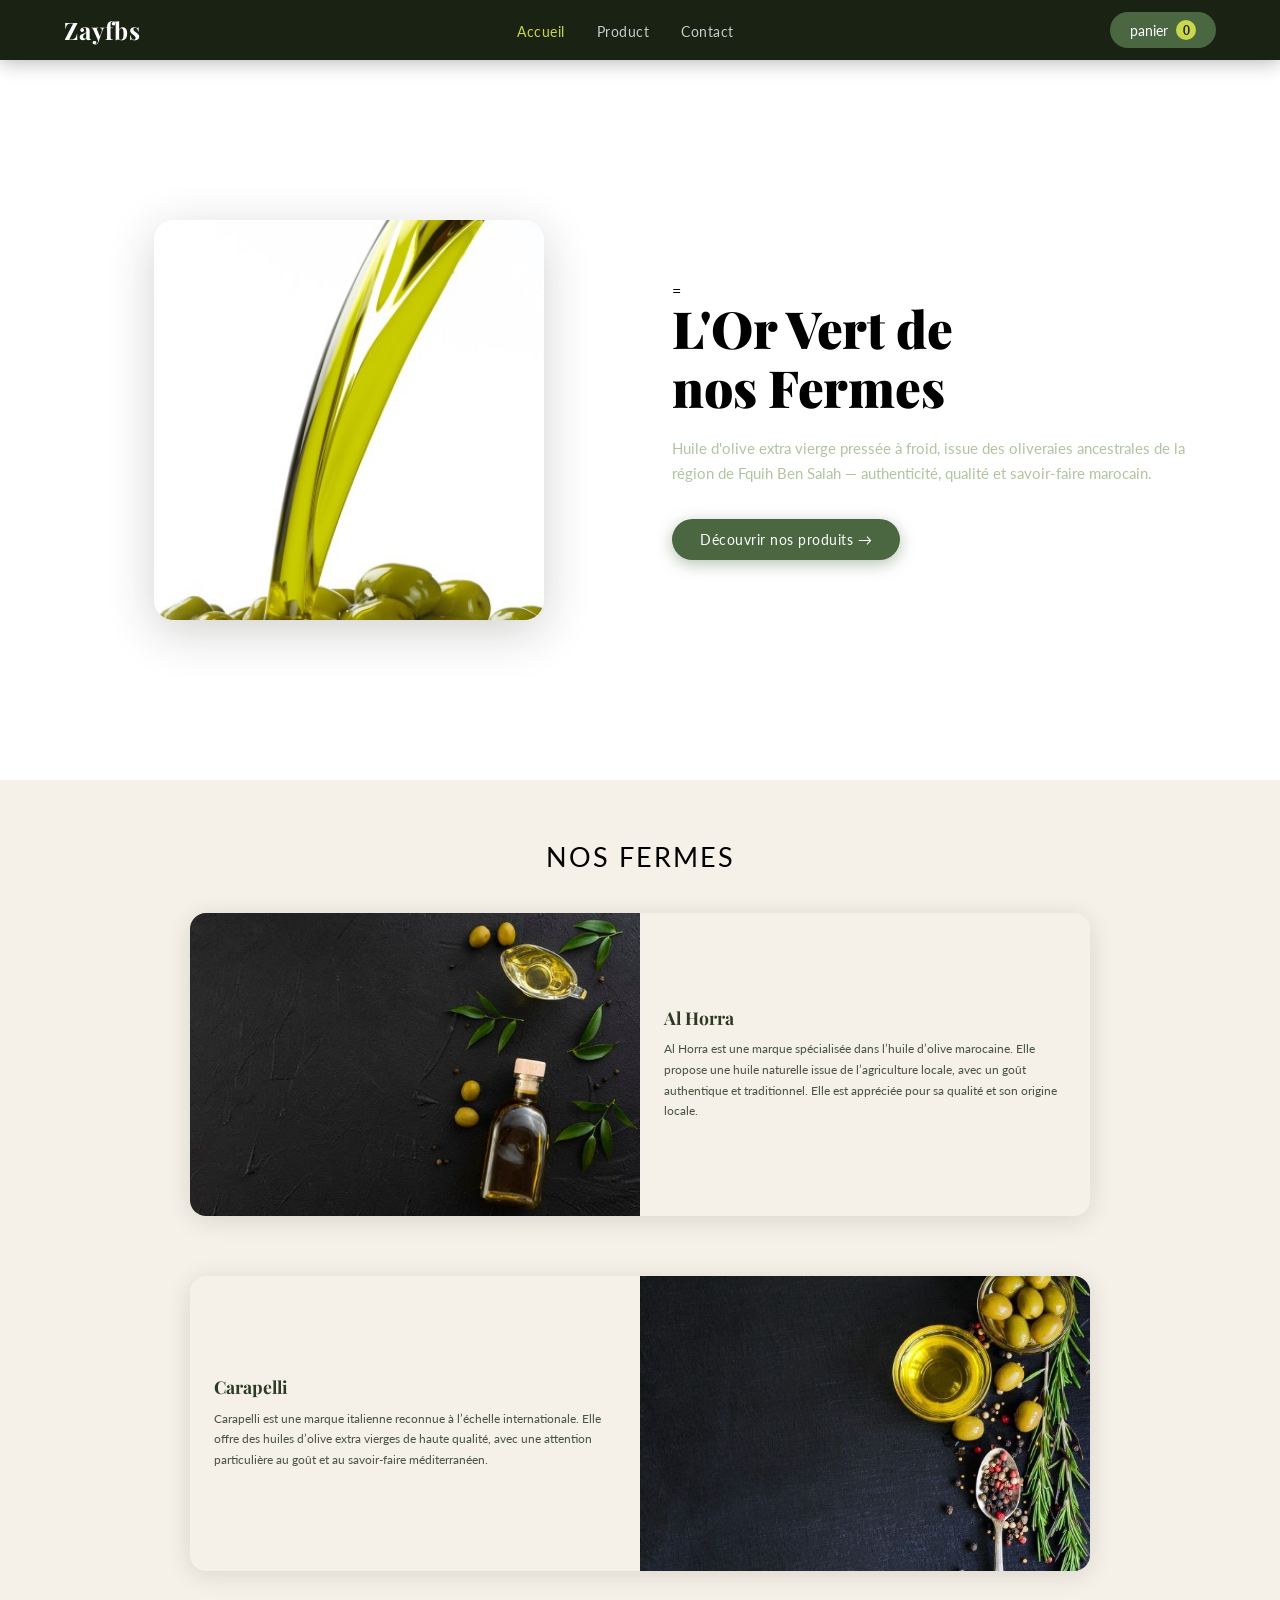
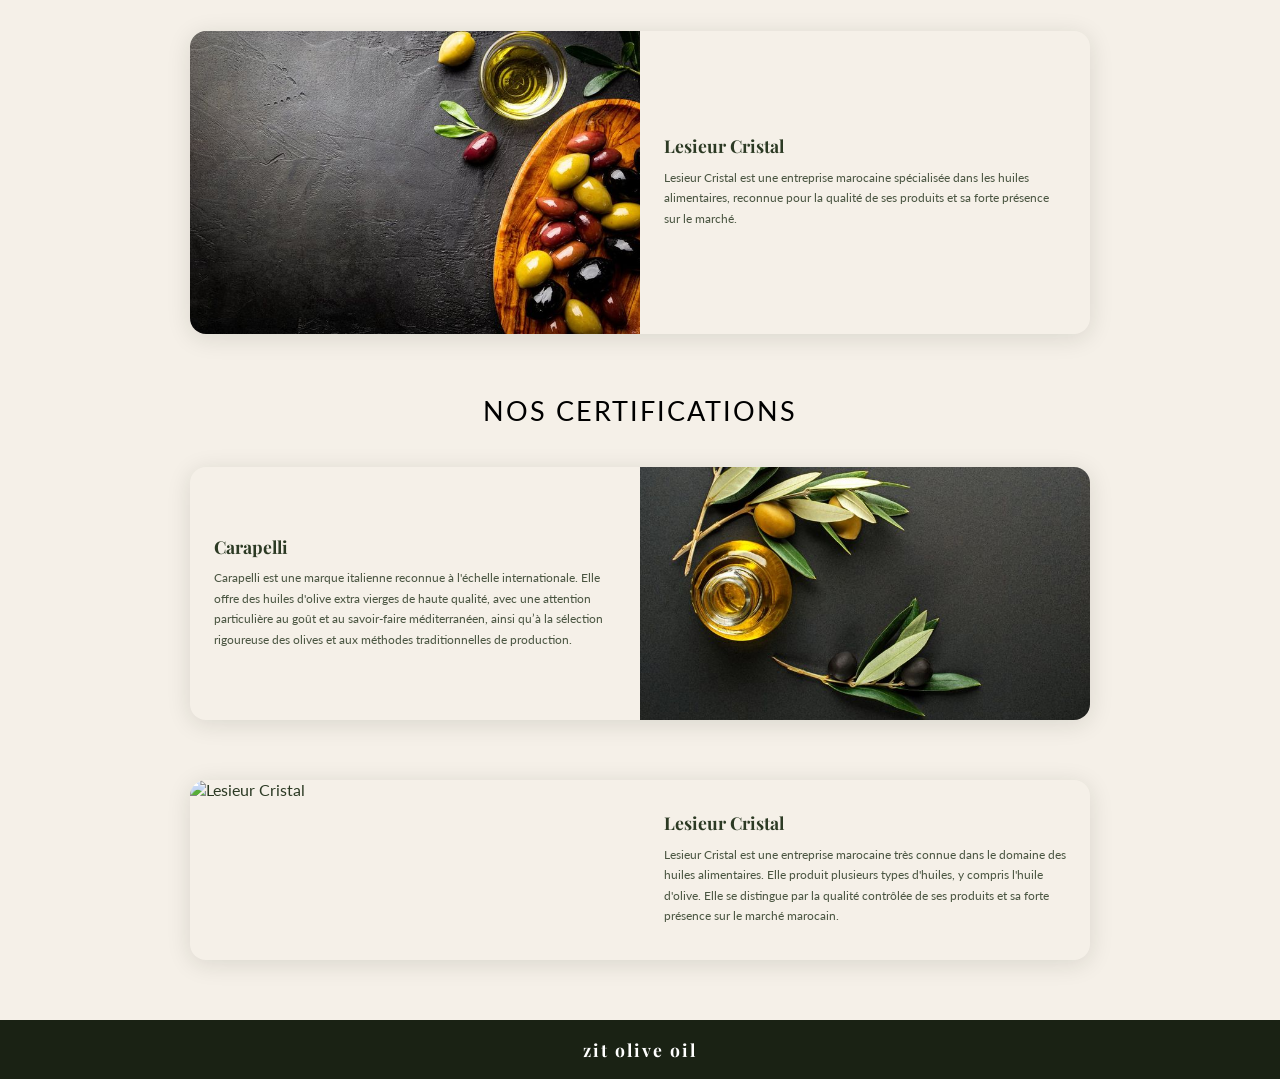
==== index.html @ ba945325 "html&css" ====
<!DOCTYPE html>
<html lang="fr">
<head>
  <meta charset="UTF-8">
  <meta name="viewport" content="width=device-width, initial-scale=1.0">
  <title>Zayfbs — Accueil</title>
  <link href="https://fonts.googleapis.com/css2?family=Playfair+Display:wght@400;700;900&family=Lato:wght@300;400;700&display=swap" rel="stylesheet">
  <link rel="stylesheet" href="style.css">
</head>
<body>

<!-- NAV -->
<nav>
  <a class="nav-logo" href="index.html">Zayfbs</a>
  <ul class="nav-links">
    <li><a href="index.html" class="active">Accueil</a></li>
    <li><a href="produit.html">Product</a></li>
    <li><a href="contact.html">Contact</a></li>
  </ul>
  <button class="nav-cart" onclick="openCart()">
    panier <span class="cart-badge" id="cartBadge">0</span>
  </button>
</nav>

<!-- HERO -->
<section class="hero">
  <div class="hero-inner">
    <div class="hero-img-stack">
      <img src="img/hero.jpg" alt="Olives" />
    </div>
    <div class="hero-text">
=
      <h1 class="hero-title">L'Or Vert de<br><span>nos Fermes</span></h1>
      <p class="hero-desc">Huile d'olive extra vierge pressée à froid, issue des oliveraies ancestrales de la région de Fquih Ben Salah — authenticité, qualité et savoir-faire marocain.</p>
      <a class="btn-primary" href="produit.html">Découvrir nos produits →</a>
    </div>
  </div>
</section>

<!-- NOS FERMES -->
<p class="section-label">NOS FERMES</p>

<div class="cert-card">
  <div>
  <img class="cert-img" src="img/1.jpg" alt="Lesieur Cristal" />
  </div>
  <div class="cert-body">
    <h2 class="cert-title"> Al Horra</h2>
    <p class="cert-desc">Al Horra est une marque spécialisée dans l’huile d’olive marocaine. Elle propose une huile naturelle issue de l’agriculture locale, avec un goût authentique et traditionnel. Elle est appréciée pour sa qualité et son origine locale.</p>
  </div>
</div>

<div class="certs-grid">
  <div class="cert-body">
    <h2 class="cert-title">Carapelli</h2>
    <p class="cert-desc">Carapelli est une marque italienne reconnue à l’échelle internationale. Elle offre des huiles d’olive extra vierges de haute qualité, avec une attention particulière au goût et au savoir-faire méditerranéen.</p>
  </div>
  <img class="cert-img" src="img/2.jpg" alt="Carapelli" />
</div>

<div class="cert-card">
  <div>
  <img class="cert-img" src="img/3.jpg" alt="Lesieur Cristal" />
  </div>
  <div class="cert-body">
    <h2 class="cert-title"> Lesieur Cristal</h2>
    <p class="cert-desc">Lesieur Cristal est une entreprise marocaine spécialisée dans les huiles alimentaires, reconnue pour la qualité de ses produits et sa forte présence sur le marché.</p>
  </div>
</div>

<!-- NOS CERTIFICATIONS -->
<p class="section-label">NOS CERTIFICATIONS</p>

<div class="certs-grid">
  <div class="cert-body">
    <h2 class="cert-title">Carapelli</h2>
    <p class="cert-desc">Carapelli est une marque italienne reconnue à l'échelle internationale. Elle offre des huiles d'olive extra vierges de haute qualité, avec une attention particulière au goût et au savoir-faire méditerranéen, ainsi qu’à la sélection rigoureuse des olives et aux méthodes traditionnelles de production.</p>
  </div>
  <img class="cert-img" src="img/4.jpg" alt="Carapelli" />
</div>

<div class="cert-card">
  <div>
  <img class="cert-img" src="https://images.unsplash.com/photo-1543362906-acfc16c67564?w=600&h=400&fit=crop" alt="Lesieur Cristal" />
  </div>
  <div class="cert-body">
    <h2 class="cert-title">Lesieur Cristal</h2>
    <p class="cert-desc">Lesieur Cristal est une entreprise marocaine très connue dans le domaine des huiles alimentaires. Elle produit plusieurs types d'huiles, y compris l'huile d'olive. Elle se distingue par la qualité contrôlée de ses produits et sa forte présence sur le marché marocain.</p>
  </div>
</div>



<div class="footer-bar">zit olive oil</div>

<!-- CART MODAL -->
<div class="modal-overlay" id="cartOverlay">
  <div class="cart-modal">
    <div class="cart-header">
      <h2>Panier</h2>
      <button class="btn-annuler" onclick="closeCart()">annuler</button>
    </div>
    <div class="cart-items" id="cartItems">
      <div class="cart-empty">Votre panier est vide.</div>
    </div>
    <div class="cart-footer">
      <div class="cart-total">
        <span>Total :</span>
        <span id="cartTotal">0 dh</span>
      </div>
      <button class="btn-commander" onclick="commander()">COMMANDER</button>
    </div>
  </div>
</div>

<!-- TOAST -->
<div class="toast" id="toast"></div>

<script src="script.js"></script>
</body>
</html>
---- style.css ----
/* ===== VARIABLES ===== */
:root {
  --dark: #1a2214;
  --olive: #4a6741;
  --olive-light: #7a9e70;
  --olive-pale: #b5c9a8;
  --cream: #f5f0e8;
  --warm: #e8dcc8;
  --accent: #c8d84a;
  --danger: #e05252;
  --success: #52b452;
  --text: #2c3a24;
  --text-muted: #6b7c5e;
  --white: #ffffff;
  --shadow: 0 4px 24px rgba(26,34,20,0.12);
  --shadow-lg: 0 12px 48px rgba(26,34,20,0.2);
}

/* ===== RESET ===== */
* { margin: 0; padding: 0; box-sizing: border-box; }

body {
  font-family: 'Lato', sans-serif;
  background: var(--cream);
  color: var(--text);
  overflow-x: hidden;
}

/* ===== NAV ===== */
nav {
  background: var(--dark);
  display: flex;
  align-items: center;
  justify-content: space-between;
  padding: 0 5vw;
  height: 60px;
  position: sticky;
  top: 0;
  z-index: 1000;
  box-shadow: 0 2px 20px rgba(0,0,0,0.3);
}

.nav-logo {
  font-family: 'Playfair Display', serif;
  font-weight: 700;
  font-size: 1.5rem;
  color: var(--white);
  letter-spacing: 1px;
  text-decoration: none;
}

.nav-links {
  display: flex;
  gap: 2rem;
  list-style: none;
}

.nav-links a {
  color: #ccc;
  text-decoration: none;
  font-size: 0.9rem;
  letter-spacing: 0.5px;
  transition: color 0.2s;
}

.nav-links a:hover,
.nav-links a.active { color: var(--accent); }

.nav-cart {
  background: var(--olive);
  color: white;
  border: none;
  padding: 8px 20px;
  border-radius: 25px;
  font-family: 'Lato', sans-serif;
  font-size: 0.9rem;
  cursor: pointer;
  transition: background 0.2s, transform 0.1s;
  display: flex;
  align-items: center;
  gap: 8px;
}

.nav-cart:hover { background: var(--olive-light); transform: scale(1.03); }

.cart-badge {
  background: var(--accent);
  color: var(--dark);
  border-radius: 50%;
  width: 20px;
  height: 20px;
  font-size: 0.75rem;
  font-weight: 700;
  display: flex;
  align-items: center;
  justify-content: center;
}

/* ===== FOOTER BAR ===== */
.footer-bar {
  background: var(--dark);
  color: white;
  text-align: center;
  padding: 18px;
  font-family: 'Playfair Display', serif;
  font-size: 1.1rem;
  letter-spacing: 2px;
  font-weight: 700;
}

/* ===== SECTION LABEL ===== */
.section-label {
  text-align: center;
  font-size: 1.7rem;
  letter-spacing: 2px;
  text-transform: uppercase;
  color: var(--text-muted);
  margin: 60px 0 40px;
  color: black;
}

/* ===== BUTTONS ===== */
.btn-primary {
  background: var(--olive);
  color: white;
  border: none;
  padding: 12px 28px;
  border-radius: 30px;
  font-size: 0.9rem;
  font-family: 'Lato', sans-serif;
  letter-spacing: 0.5px;
  cursor: pointer;
  transition: background 0.2s, transform 0.1s, box-shadow 0.2s;
  box-shadow: 0 4px 16px rgba(74,103,65,0.4);
  text-decoration: none;
  display: inline-block;
}

.btn-primary:hover { background: var(--olive-light); transform: translateY(-2px); box-shadow: 0 8px 24px rgba(74,103,65,0.5); }

/* ===== HERO (index only) ===== */
.hero {
background-color: white;
  min-height: 80vh;
  display: flex;
  align-items: center;
  justify-content: center;
  position: relative;
  overflow: hidden;
  padding: 99px 5vw;
}

.hero::before {
  content: '';
  position: absolute;
  inset: 0;
margin-top: 10%;
background-color: white;
}

.hero-inner {
  display: grid;
  grid-template-columns: 1fr 1fr;
  gap: 4rem;
  align-items: center;
  max-width: 1100px;
  width: 100%;
  position: relative;
  z-index: 1;
}

.hero-img-stack img {
  width: 390px;
  height: 400px;
  object-fit: cover;
  border-radius: 20px;
  box-shadow: var(--shadow-lg);
}

.hero-img-stack {
  display: flex;
  justify-content: center;
}

.hero-text { color: black; }



.hero-title {
  font-family: 'Playfair Display', serif;
  font-size: clamp(2rem, 5vw, 3.2rem);
  font-weight: 900;
  line-height: 1.15;
  margin-bottom: 1.2rem;
}

.hero-title span { color: black }

.hero-desc {
  font-size: 0.95rem;
  line-height: 1.7;
  color: #b0c4a0;
  margin-bottom: 2rem;
}

/* ===== FERMES (index only) ===== */
.ferme-card {
  display: grid;
  grid-template-columns: 1fr 1fr;
  gap: 0;
  max-width: 900px;
  margin: 0 auto 32px;
  border-radius: 16px;
  overflow: hidden;
  box-shadow: var(--shadow);
  background: var(--white);
  transition: transform 0.25s, box-shadow 0.25s;
}

.ferme-card:hover { transform: translateY(-4px); box-shadow: var(--shadow-lg); }

.ferme-card.reverse { direction: rtl; }
.ferme-card.reverse > * { direction: ltr; }

.ferme-img {
  width: 100%;
  height: 220px;
  object-fit: cover;
}

.ferme-body {
  padding: 2rem;
  display: flex;
  flex-direction: column;
  justify-content: center;
}

.ferme-name {
  font-family: 'Playfair Display', serif;
  font-size: 1.8rem;
  font-weight: 700;
  color: var(--dark);
  margin-bottom: 0.75rem;

}

.ferme-desc {
  font-size: 0.88rem;
  line-height: 1.7;
  color: var(--text-muted);
}

/* ===== CERTIFICATIONS (index only) ===== */
.certs-grid {
  max-width: 900px;
  margin: 0 auto 60px;
  display: grid;
  grid-template-columns: 1fr 1fr;
  gap: 0;
  border-radius: 16px;
  overflow: hidden;
  box-shadow: var(--shadow);
}

.cert-card {
  max-width: 900px;
  margin: 0 auto 60px;
  display: grid;
  grid-template-columns: 1fr 1fr;
  gap: 0;
  border-radius: 16px;
  overflow: hidden;
  box-shadow: var(--shadow);
}

.cert-img {
  width: 100%;
  height: 100%;
  object-fit: cover;
  min-height: 180px;
}

.cert-body {
  padding: 1.5rem;
  display: flex;
  flex-direction: column;
  justify-content: center;
}

.cert-title {
  font-family: 'Playfair Display', serif;
  font-size: 1.1rem;
  font-weight: 700;
  margin-bottom: 0.6rem;
  line-height: 1.3;
}

.cert-desc {
  font-size: 0.78rem;
  line-height: 1.65;
  opacity: 0.85;
}

/* ===== PRODUCTS PAGE ===== */
.products-page { padding: 0 5vw 60px; background: var(--cream); min-height: 80vh; }

.page-header {
  display: flex;
  align-items: center;
  justify-content: space-between;
  padding: 30px 0 20px;
}

.page-title {
  font-family: 'Playfair Display', serif;
  font-size: 1.8rem;
  font-weight: 700;
  color: var(--dark);
}

.btn-add {
  background: var(--olive);
  color: white;
  border: none;
  padding: 10px 22px;
  border-radius: 25px;
  font-size: 0.88rem;
  font-family: 'Lato', sans-serif;
  cursor: pointer;
  display: flex;
  align-items: center;
  gap: 6px;
  transition: background 0.2s, transform 0.1s;
}

.btn-add:hover { background: var(--olive-light); transform: scale(1.03); }

.products-grid {
  display: grid;
  grid-template-columns: repeat(auto-fill, minmax(200px, 1fr));
  gap: 20px;
  margin-top: 10px;
}

.product-card {
  background: white;
  border-radius: 16px;
  overflow: hidden;
  box-shadow: var(--shadow);
  transition: transform 0.25s, box-shadow 0.25s;
}

.product-card:hover { transform: translateY(-5px); box-shadow: var(--shadow-lg); }

.product-card img {
  width: 100%;
  height: 160px;
  object-fit: cover;
}

.product-info {
  background: #d8e6c8;
  padding: 10px 12px 12px;
}

.product-row {
  display: flex;
  justify-content: space-between;
  align-items: center;
  margin-bottom: 8px;
}

.product-name {
  font-family: 'Lato', sans-serif;
  font-size: 0.9rem;
  font-weight: 700;
  color: var(--dark);
}

.product-price {
  font-weight: 700;
  font-size: 0.9rem;
  color: var(--olive);
}

.product-actions { display: flex; gap: 6px; flex-wrap: wrap; }

.btn-sm {
  border: none;
  border-radius: 20px;
  padding: 4px 12px;
  font-size: 0.75rem;
  font-family: 'Lato', sans-serif;
  font-weight: 700;
  cursor: pointer;
  transition: opacity 0.15s, transform 0.1s;
}

.btn-sm:hover { opacity: 0.85; transform: scale(1.05); }
.btn-ajoute { background: var(--success); color: white; }
.btn-modifier { background: var(--accent); color: var(--dark); }
.btn-supprime { background: var(--danger); color: white; }

/* ===== CONTACT PAGE ===== */
.contact-page {
  max-width: 900px;
  margin: 0 auto;
  padding: 50px 5vw 80px;
  display: grid;
  grid-template-columns: 1fr 1fr;
  gap: 4rem;
  align-items: start;
}

.contact-left h2 {
  font-family: 'Playfair Display', serif;
  font-size: 1.8rem;
  font-weight: 700;
  color: var(--dark);
  margin-bottom: 1rem;
}

.contact-left p {
  font-size: 0.88rem;
  line-height: 1.7;
  color: var(--text-muted);
  margin-bottom: 1.5rem;
}

.contact-info { display: flex; flex-direction: column; gap: 0.7rem; }

.contact-info span {
  font-size: 0.88rem;
  color: var(--text);
  display: flex;
  align-items: flex-start;
  gap: 8px;
}

.contact-form {
  background: #8fa882;
  border-radius: 20px;
  padding: 28px 24px;
  display: flex;
  flex-direction: column;
  gap: 16px;
}

.form-group { display: flex; flex-direction: column; gap: 6px; }

.form-group label {
  font-size: 0.82rem;
  font-weight: 700;
  color: white;
}

.form-group input,
.form-group textarea {
  background: #c5d4bc;
  border: none;
  border-radius: 10px;
  padding: 10px 14px;
  font-family: 'Lato', sans-serif;
  font-size: 0.88rem;
  color: var(--dark);
  outline: none;
  transition: background 0.2s, box-shadow 0.2s;
}

.form-group input:focus,
.form-group textarea:focus {
  background: white;
  box-shadow: 0 0 0 2px var(--olive-light);
}

.form-group textarea { resize: vertical; min-height: 90px; }

.btn-send {
  background: var(--accent);
  color: var(--dark);
  border: none;
  padding: 12px;
  border-radius: 30px;
  font-family: 'Lato', sans-serif;
  font-weight: 700;
  font-size: 0.9rem;
  cursor: pointer;
  letter-spacing: 0.5px;
  transition: background 0.2s, transform 0.1s;
  margin-top: 4px;
}

.btn-send:hover { background: #d4e850; transform: translateY(-2px); }

/* ===== CART MODAL ===== */
.modal-overlay {
  display: none;
  position: fixed;
  inset: 0;
  background: rgba(0,0,0,0.6);
  z-index: 2000;
  align-items: flex-start;
  justify-content: center;
  padding: 20px;
}

.modal-overlay.open { display: flex; }

.cart-modal {
  background: white;
  width: 100%;
  max-width: 420px;
  min-height: 500px;
  border-radius: 20px;
  overflow: hidden;
  box-shadow: 0 20px 60px rgba(0,0,0,0.35);
  display: flex;
  flex-direction: column;
  margin-top: 50px;
  animation: slideDown 0.3s ease;
}

@keyframes slideDown {
  from { opacity: 0; transform: translateY(-30px); }
  to { opacity: 1; transform: translateY(0); }
}

@keyframes fadeIn {
  from { opacity: 0; transform: translateY(12px); }
  to { opacity: 1; transform: translateY(0); }
}

.cart-header {
  background: var(--dark);
  color: white;
  padding: 18px 20px;
  display: flex;
  align-items: center;
  justify-content: space-between;
}

.cart-header h2 {
  font-family: 'Playfair Display', serif;
  font-size: 1.4rem;
}

.btn-annuler {
  background: rgba(255,255,255,0.15);
  color: white;
  border: none;
  padding: 7px 18px;
  border-radius: 20px;
  font-size: 0.82rem;
  cursor: pointer;
  transition: background 0.2s;
}

.btn-annuler:hover { background: rgba(255,255,255,0.25); }

.cart-items { flex: 1; padding: 16px 20px; overflow-y: auto; }

.cart-empty {
  text-align: center;
  color: var(--text-muted);
  font-size: 0.9rem;
  padding: 60px 0;
}

.cart-item {
  display: flex;
  align-items: center;
  gap: 12px;
  padding: 12px 0;
  border-bottom: 1px solid #eee;
}

.cart-item img {
  width: 56px;
  height: 56px;
  border-radius: 10px;
  object-fit: cover;
}

.cart-item-info { flex: 1; }
.cart-item-name { font-weight: 700; font-size: 0.9rem; color: var(--dark); }
.cart-item-price { font-size: 0.82rem; color: var(--olive); margin-top: 2px; }

.cart-item-qty { display: flex; align-items: center; gap: 8px; }

.qty-btn {
  background: var(--olive-pale);
  border: none;
  width: 26px;
  height: 26px;
  border-radius: 50%;
  font-size: 1rem;
  font-weight: 700;
  cursor: pointer;
  display: flex;
  align-items: center;
  justify-content: center;
  color: var(--dark);
  transition: background 0.2s;
}

.qty-btn:hover { background: var(--olive-light); color: white; }

.qty-num { font-weight: 700; min-width: 20px; text-align: center; font-size: 0.9rem; }

.cart-footer { padding: 16px 20px; border-top: 2px solid #eee; }

.cart-total {
  display: flex;
  justify-content: space-between;
  align-items: center;
  font-size: 1.1rem;
  font-weight: 700;
  color: var(--dark);
  margin-bottom: 14px;
}

.cart-total span:last-child { color: var(--olive); }

.btn-commander {
  width: 100%;
  background: var(--olive);
  color: white;
  border: none;
  padding: 14px;
  border-radius: 12px;
  font-family: 'Lato', sans-serif;
  font-weight: 700;
  font-size: 0.95rem;
  letter-spacing: 2px;
  cursor: pointer;
  transition: background 0.2s, transform 0.1s;
}

.btn-commander:hover { background: var(--olive-light); transform: translateY(-2px); }

/* ===== PRODUCT MODAL (Add/Edit) ===== */
.product-modal {
  background: white;
  width: 100%;
  max-width: 480px;
  border-radius: 20px;
  overflow: hidden;
  box-shadow: 0 20px 60px rgba(0,0,0,0.35);
  margin-top: 60px;
  animation: slideDown 0.3s ease;
}

.product-modal-header {
  background: var(--olive);
  color: white;
  padding: 18px 24px;
  display: flex;
  align-items: center;
  justify-content: space-between;
}

.product-modal-header h2 {
  font-family: 'Playfair Display', serif;
  font-size: 1.3rem;
}

.btn-close {
  background: rgba(255,255,255,0.2);
  border: none;
  color: white;
  width: 32px;
  height: 32px;
  border-radius: 50%;
  font-size: 1.1rem;
  cursor: pointer;
  display: flex;
  align-items: center;
  justify-content: center;
  transition: background 0.2s;
}

.btn-close:hover { background: rgba(255,255,255,0.35); }

.product-modal-body { padding: 24px; display: flex; flex-direction: column; gap: 16px; }
.product-modal-body .form-group label { color: var(--text); }
.product-modal-body .form-group input { background: var(--cream); border: 1px solid #ddd; }
.product-modal-body .form-group input:focus { background: white; }

.modal-actions { display: flex; gap: 10px; justify-content: flex-end; padding: 0 24px 24px; }

.btn-cancel-modal {
  background: #eee;
  border: none;
  padding: 10px 22px;
  border-radius: 20px;
  font-size: 0.88rem;
  cursor: pointer;
  color: var(--text);
  transition: background 0.2s;
}

.btn-cancel-modal:hover { background: #ddd; }

.btn-save {
  background: var(--olive);
  color: white;
  border: none;
  padding: 10px 24px;
  border-radius: 20px;
  font-size: 0.88rem;
  font-family: 'Lato', sans-serif;
  font-weight: 700;
  cursor: pointer;
  transition: background 0.2s;
}

.btn-save:hover { background: var(--olive-light); }

/* ===== CONFIRM DELETE MODAL ===== */
.confirm-modal {
  background: white;
  width: 100%;
  max-width: 360px;
  border-radius: 16px;
  padding: 32px 28px;
  text-align: center;
  margin-top: 120px;
  animation: slideDown 0.25s ease;
}

.confirm-modal h3 {
  font-family: 'Playfair Display', serif;
  font-size: 1.3rem;
  color: var(--dark);
  margin-bottom: 0.8rem;
}

.confirm-modal p { font-size: 0.88rem; color: var(--text-muted); margin-bottom: 1.5rem; }

.confirm-btns { display: flex; gap: 12px; justify-content: center; }

.btn-delete-confirm {
  background: var(--danger);
  color: white;
  border: none;
  padding: 10px 24px;
  border-radius: 20px;
  font-family: 'Lato', sans-serif;
  font-weight: 700;
  cursor: pointer;
  transition: background 0.2s;
}

.btn-delete-confirm:hover { background: #c84848; }

/* ===== TOAST ===== */
.toast {
  position: fixed;
  bottom: 24px;
  right: 24px;
  background: var(--dark);
  color: white;
  padding: 12px 22px;
  border-radius: 30px;
  font-size: 0.88rem;
  z-index: 9999;
  box-shadow: var(--shadow-lg);
  opacity: 0;
  transform: translateY(20px);
  transition: opacity 0.3s, transform 0.3s;
  pointer-events: none;
  max-width: 280px;
}

.toast.show { opacity: 1; transform: translateY(0); }
.toast.green { background: var(--olive); }
.toast.red { background: var(--danger); }

/* ===== RESPONSIVE ===== */
@media (max-width: 700px) {
  .hero-inner { grid-template-columns: 1fr; text-align: center; }
  .hero-img-stack { order: -1; }
  .hero-img-stack img { width: 200px; height: 220px; }
  .ferme-card { grid-template-columns: 1fr; }
  .ferme-card.reverse { direction: ltr; }
  .ferme-img { height: 180px; }
  .certs-grid { grid-template-columns: 1fr; }
  .cert-card { grid-template-columns: 1fr; }
  .cert-img { height: 160px; }
  .contact-page { grid-template-columns: 1fr; gap: 2rem; }
  .products-grid { grid-template-columns: repeat(2, 1fr); }
  .nav-links { display: none; }
}

@media (max-width: 450px) {
  .products-grid { grid-template-columns: 1fr; }
  nav { padding: 0 4vw; }
  .nav-logo { font-size: 1.2rem; }
}
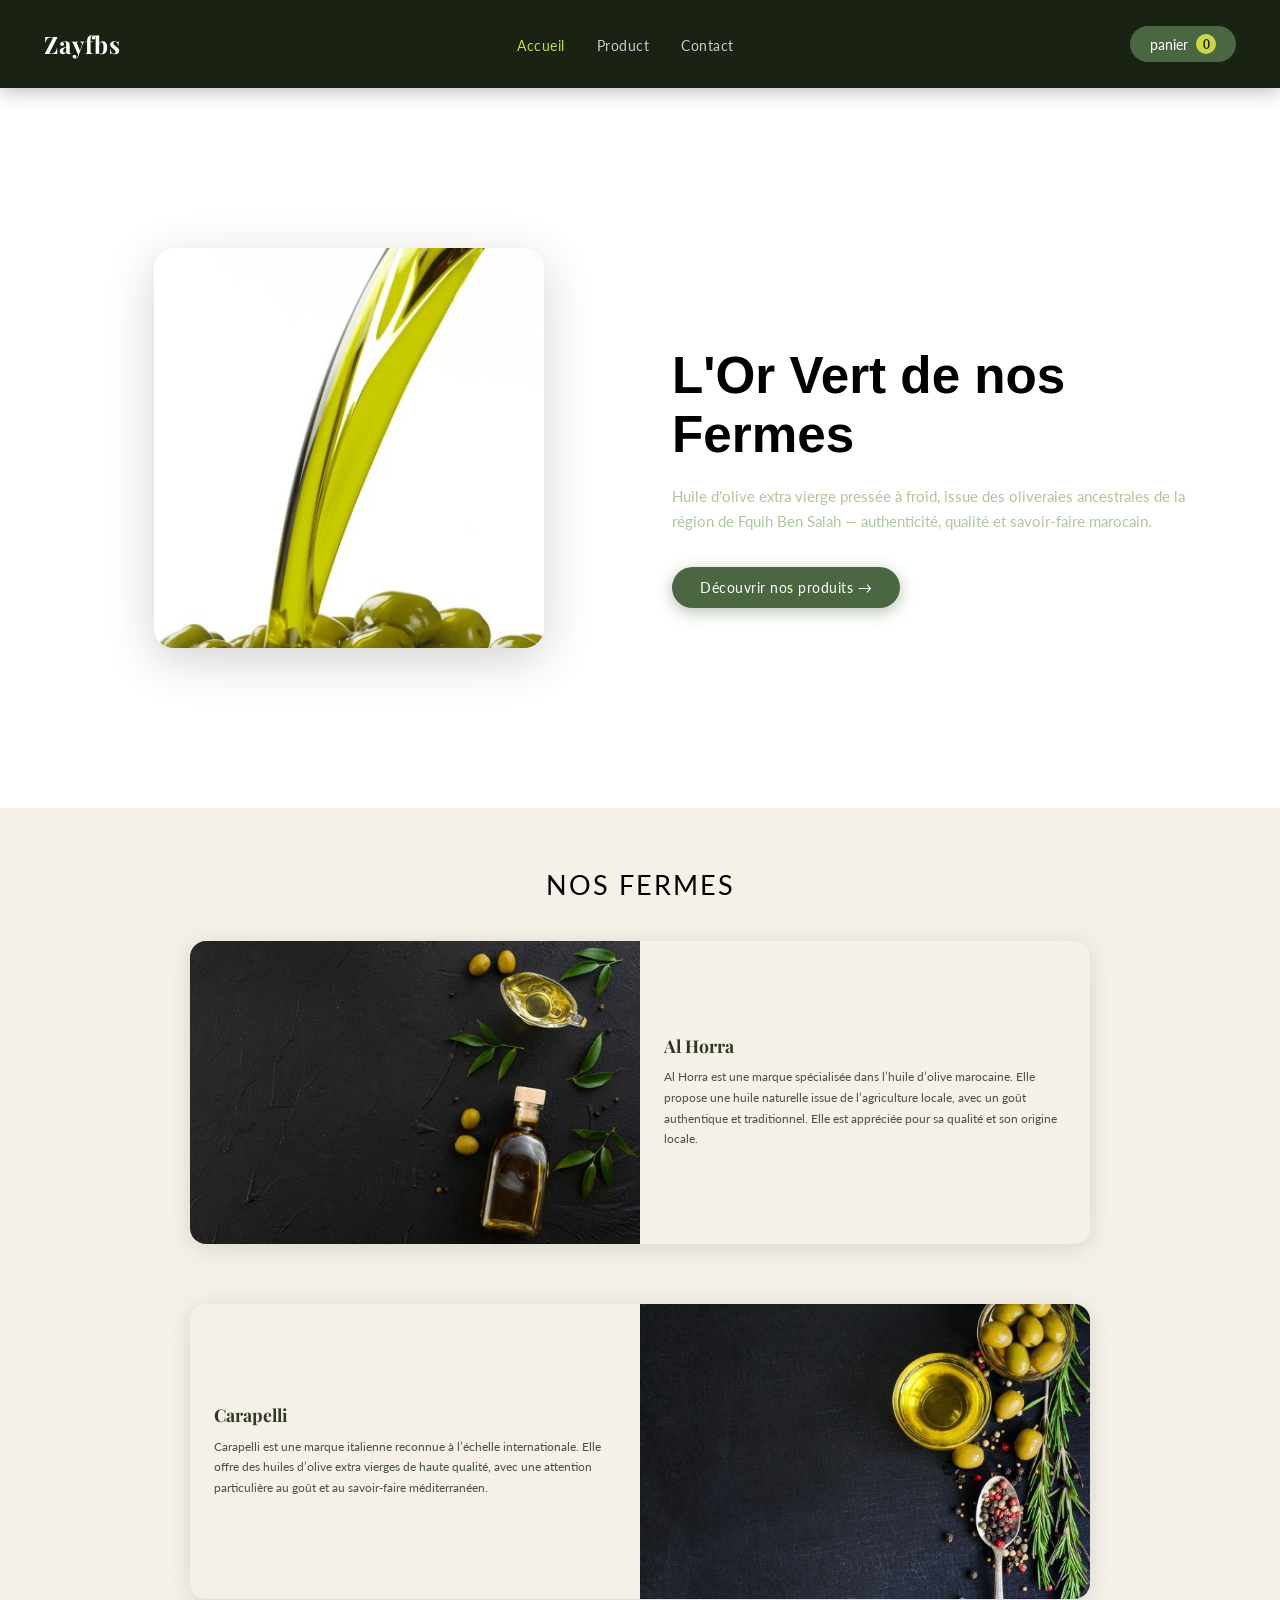
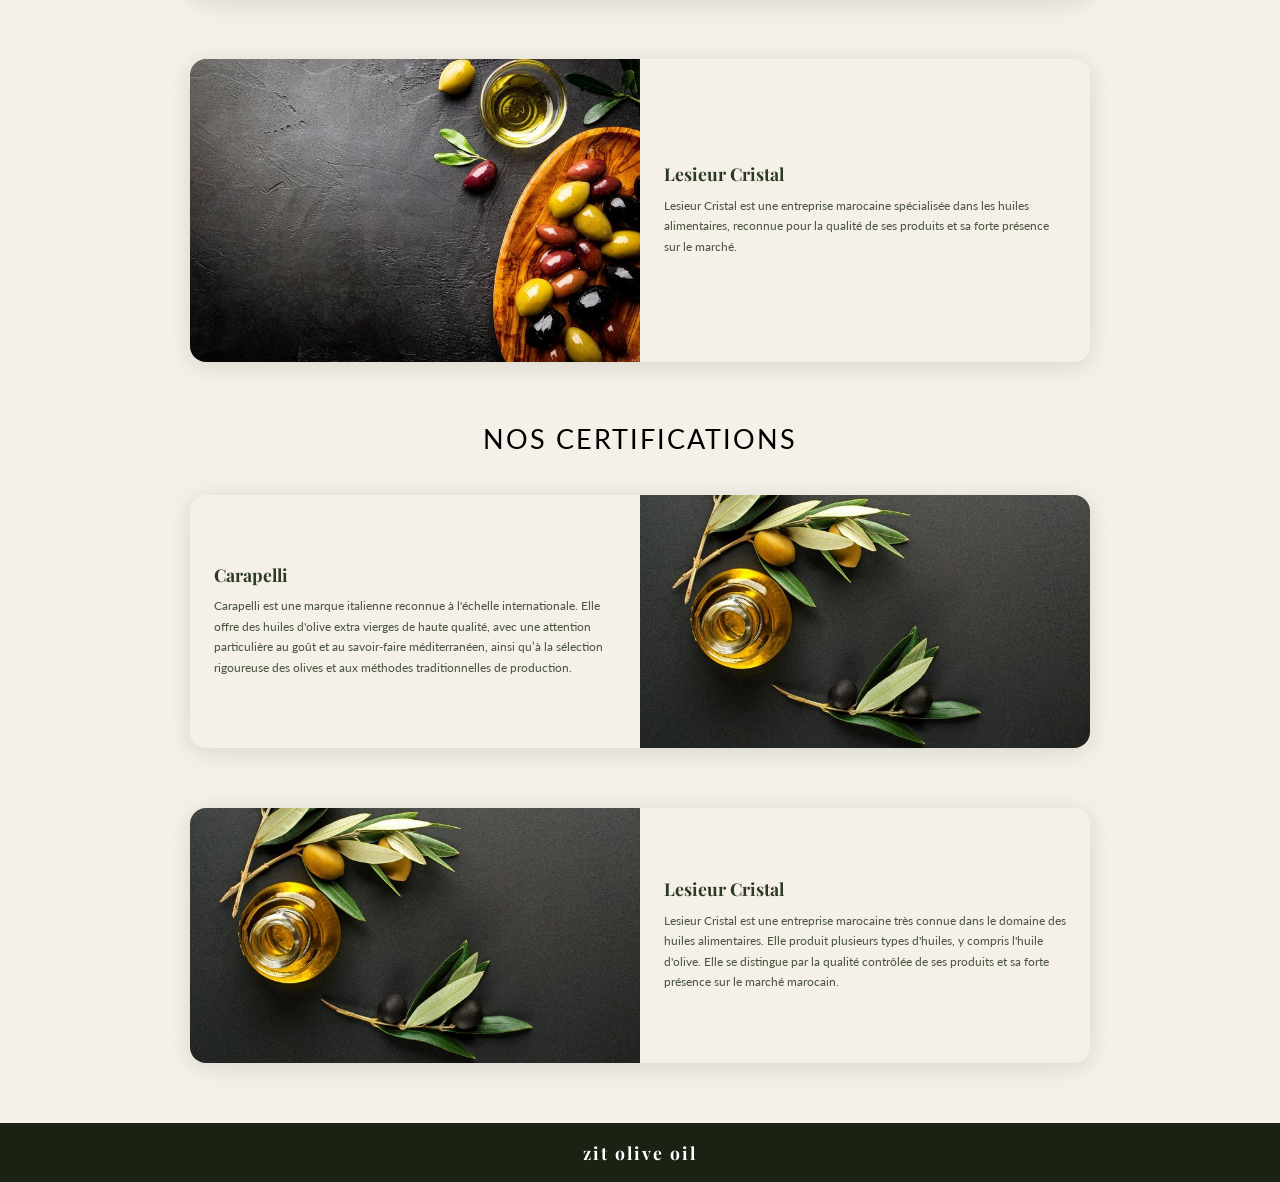
==== commit 377fc2c5: "javascript file" ====
--- a/index.html
+++ b/index.html
@@ -29,8 +29,7 @@
       <img src="img/hero.jpg" alt="Olives" />
     </div>
     <div class="hero-text">
-=
-      <h1 class="hero-title">L'Or Vert de<br><span>nos Fermes</span></h1>
+      <h1 class="hero-title"><br><span>L'Or Vert de nos Fermes</span></h1>
       <p class="hero-desc">Huile d'olive extra vierge pressée à froid, issue des oliveraies ancestrales de la région de Fquih Ben Salah — authenticité, qualité et savoir-faire marocain.</p>
       <a class="btn-primary" href="produit.html">Découvrir nos produits →</a>
     </div>
@@ -81,7 +80,7 @@
 
 <div class="cert-card">
   <div>
-  <img class="cert-img" src="https://images.unsplash.com/photo-1543362906-acfc16c67564?w=600&h=400&fit=crop" alt="Lesieur Cristal" />
+  <img class="cert-img" src="img/4.jpg" alt="Lesieur Cristal" />
   </div>
   <div class="cert-body">
     <h2 class="cert-title">Lesieur Cristal</h2>
--- a/style.css
+++ b/style.css
@@ -32,7 +32,8 @@
   display: flex;
   align-items: center;
   justify-content: space-between;
-  padding: 0 5vw;
+  /* padding: 0 5vw; */
+  padding: 44px;
   height: 60px;
   position: sticky;
   top: 0;
@@ -187,7 +188,7 @@
 
 
 .hero-title {
-  font-family: 'Playfair Display', serif;
+
   font-size: clamp(2rem, 5vw, 3.2rem);
   font-weight: 900;
   line-height: 1.15;
@@ -305,7 +306,7 @@
 .products-page { padding: 0 5vw 60px; background: var(--cream); min-height: 80vh; }
 
 .page-header {
-  display: flex;
+  
   align-items: center;
   justify-content: space-between;
   padding: 30px 0 20px;
@@ -315,6 +316,7 @@
   font-family: 'Playfair Display', serif;
   font-size: 1.8rem;
   font-weight: 700;
+  padding-bottom: 20px;
   color: var(--dark);
 }
 
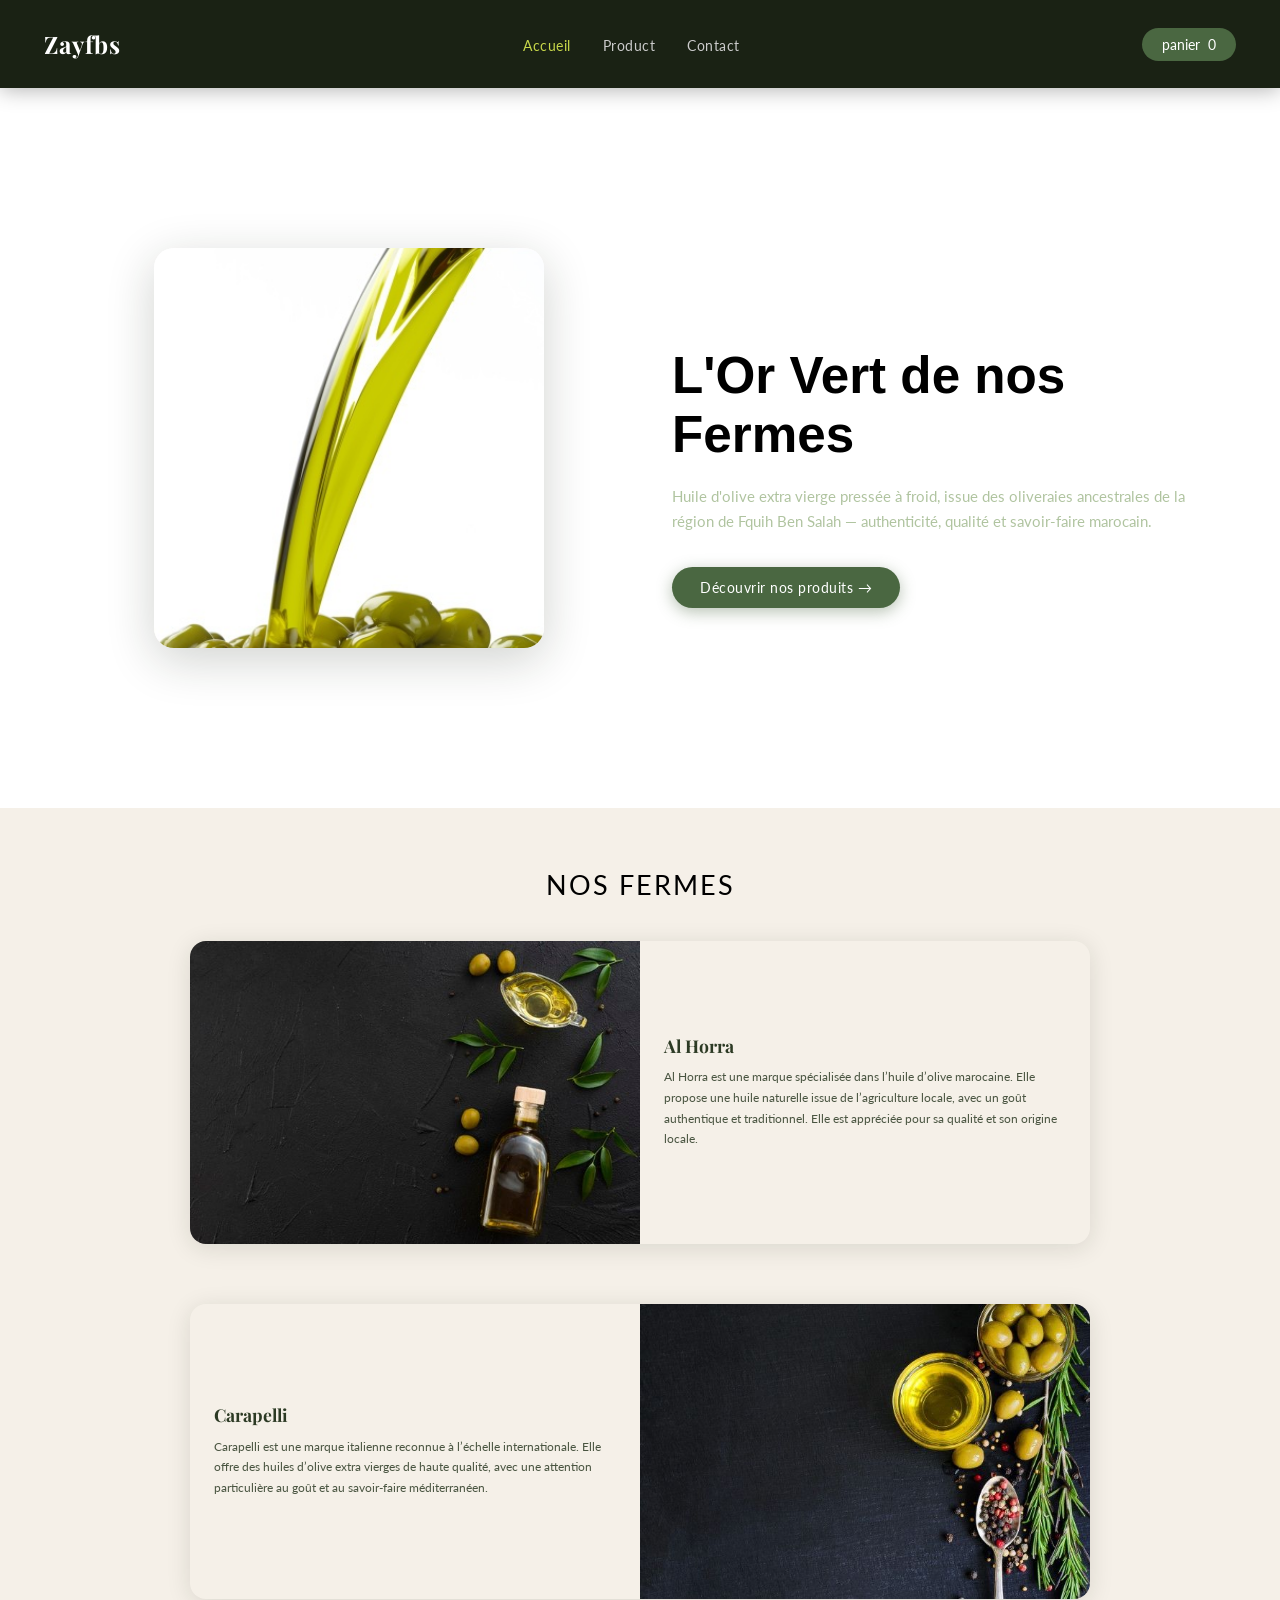
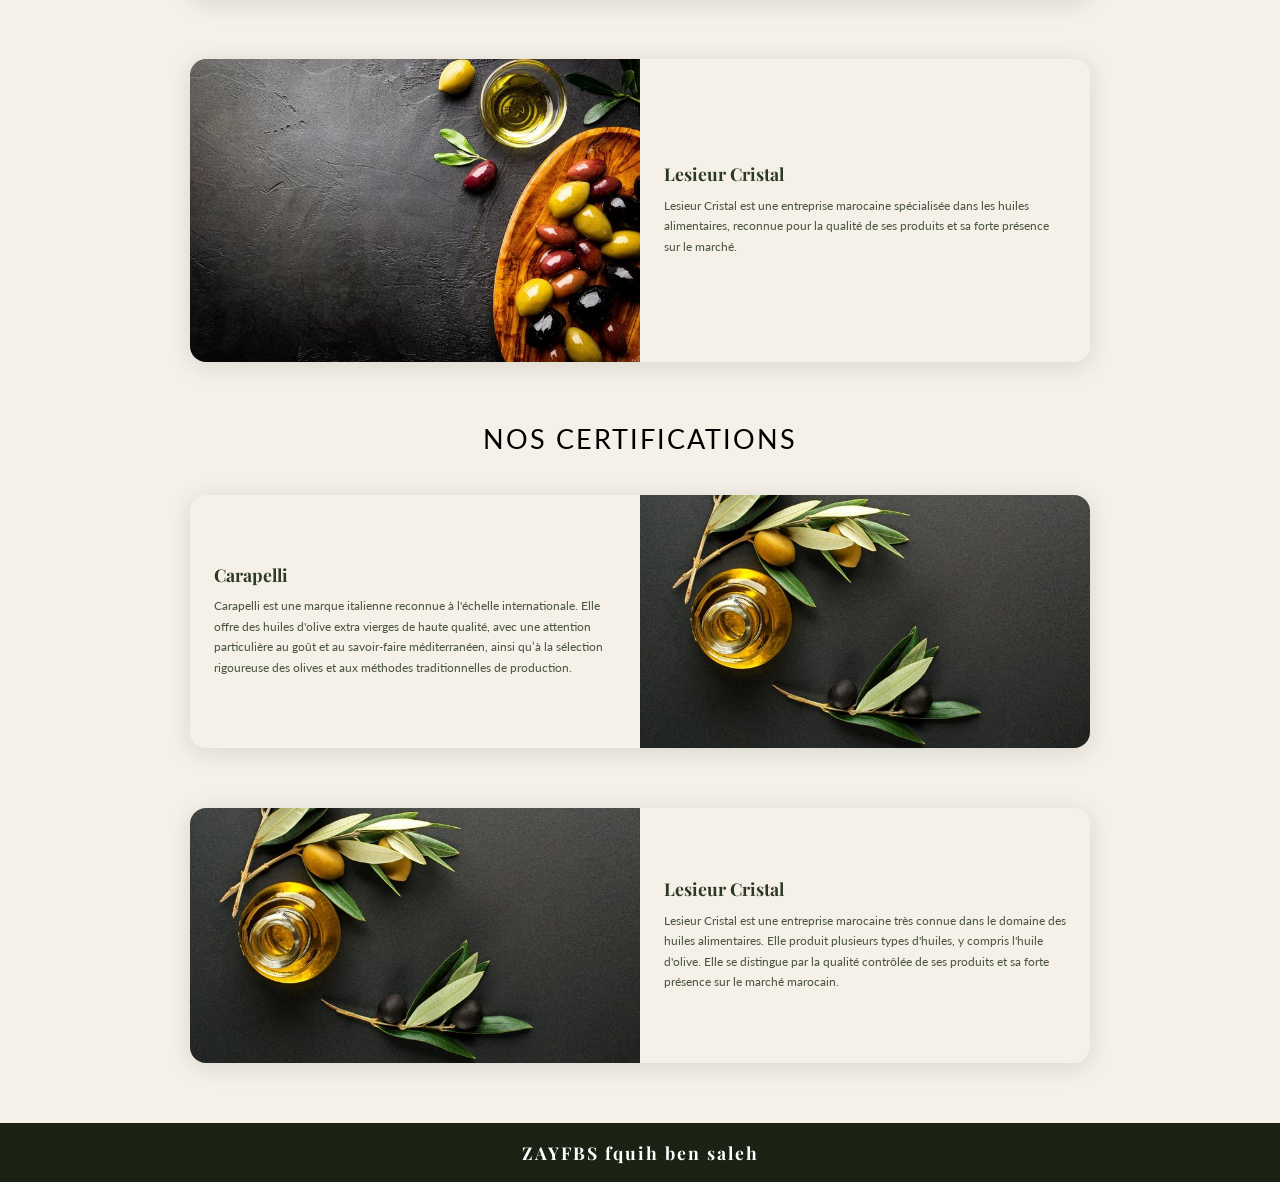
==== commit d4ede8ae: "modificatione" ====
--- a/index.html
+++ b/index.html
@@ -90,7 +90,7 @@
 
 
 
-<div class="footer-bar">zit olive oil</div>
+<div class="footer-bar">ZAYFBS fquih ben saleh</div>
 
 <!-- CART MODAL -->
 <div class="modal-overlay" id="cartOverlay">
@@ -108,6 +108,7 @@
         <span id="cartTotal">0 dh</span>
       </div>
       <button class="btn-commander" onclick="commander()">COMMANDER</button>
+             <button class="btn-commander" onclick="commander()">SUPRIMER</button>
     </div>
   </div>
 </div>
--- a/style.css
+++ b/style.css
@@ -84,18 +84,7 @@
 
 .nav-cart:hover { background: var(--olive-light); transform: scale(1.03); }
 
-.cart-badge {
-  background: var(--accent);
-  color: var(--dark);
-  border-radius: 50%;
-  width: 20px;
-  height: 20px;
-  font-size: 0.75rem;
-  font-weight: 700;
-  display: flex;
-  align-items: center;
-  justify-content: center;
-}
+
 
 /* ===== FOOTER BAR ===== */
 .footer-bar {
@@ -339,7 +328,7 @@
 
 .products-grid {
   display: grid;
-  grid-template-columns: repeat(auto-fill, minmax(200px, 1fr));
+ grid-template-columns: repeat(4, minmax(200px, 1fr));
   gap: 20px;
   margin-top: 10px;
 }
@@ -636,6 +625,7 @@
   letter-spacing: 2px;
   cursor: pointer;
   transition: background 0.2s, transform 0.1s;
+  margin: 5px;
 }
 
 .btn-commander:hover { background: var(--olive-light); transform: translateY(-2px); }
